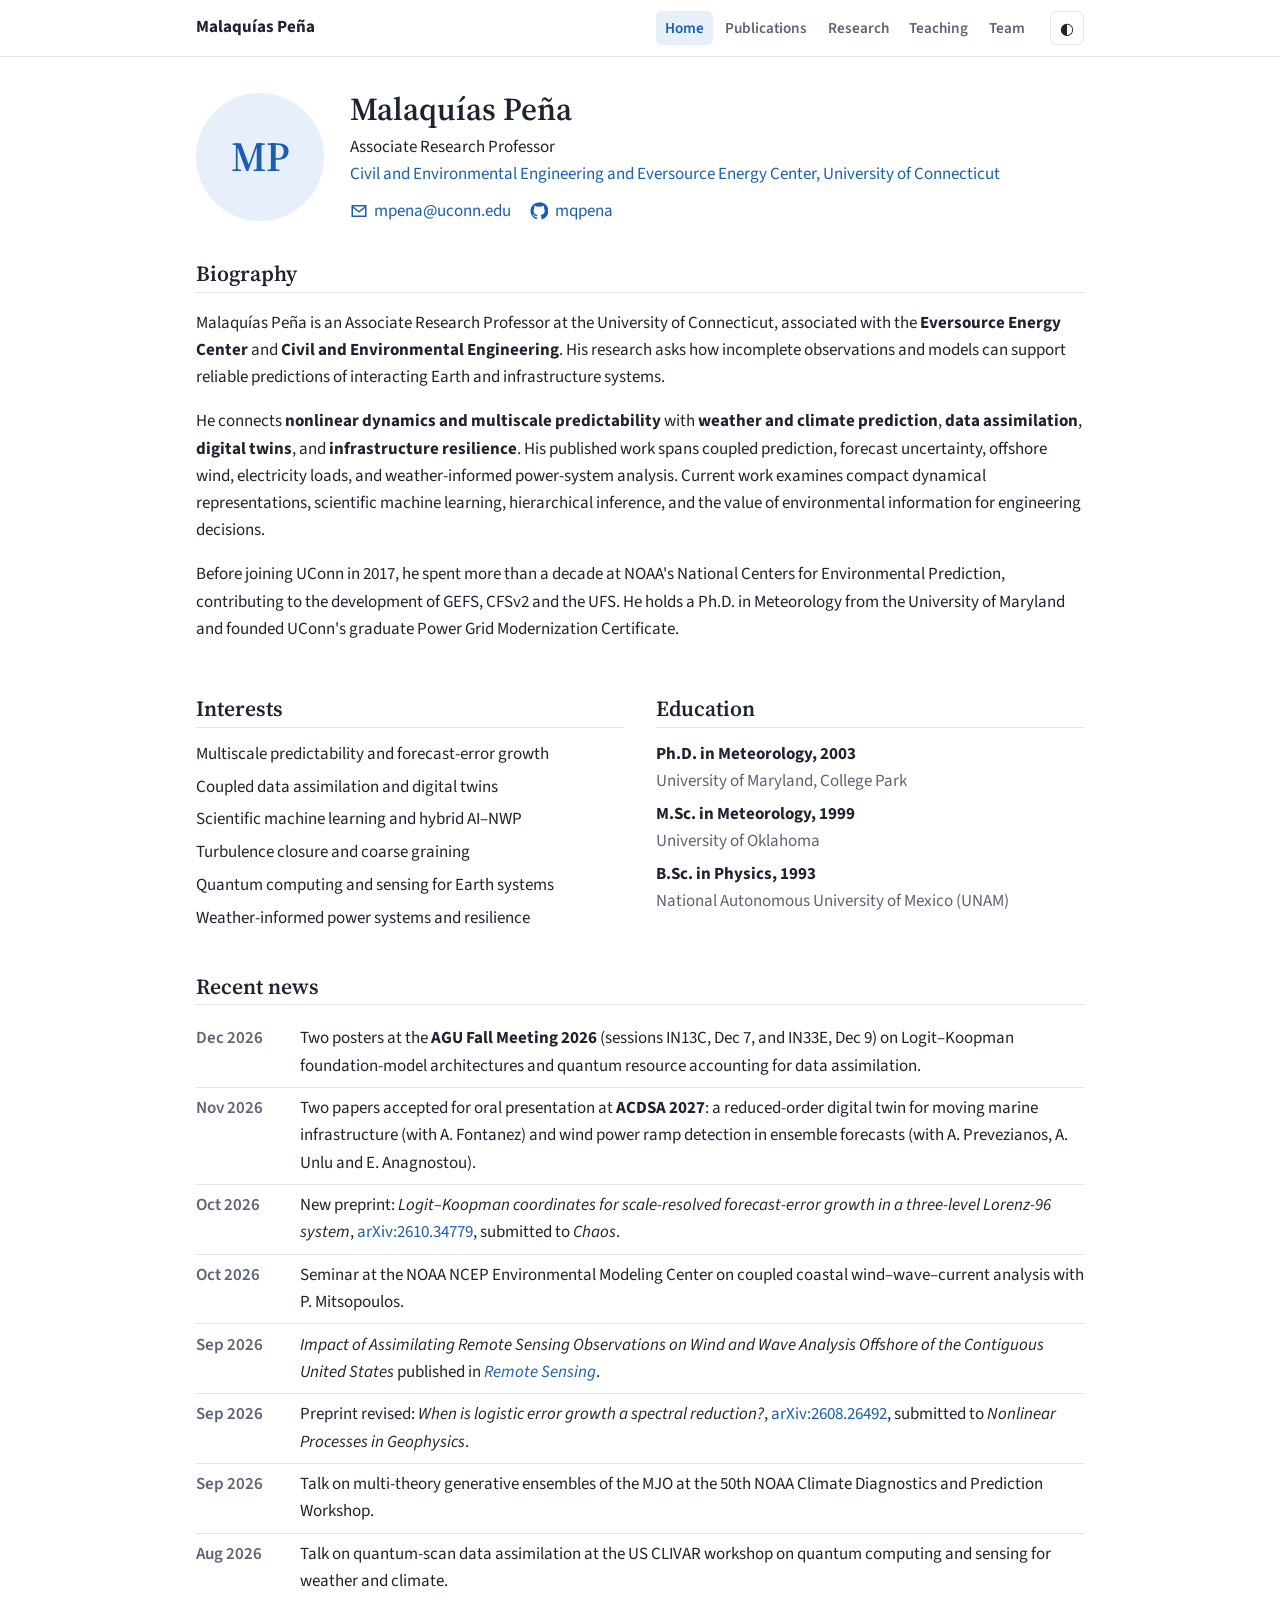
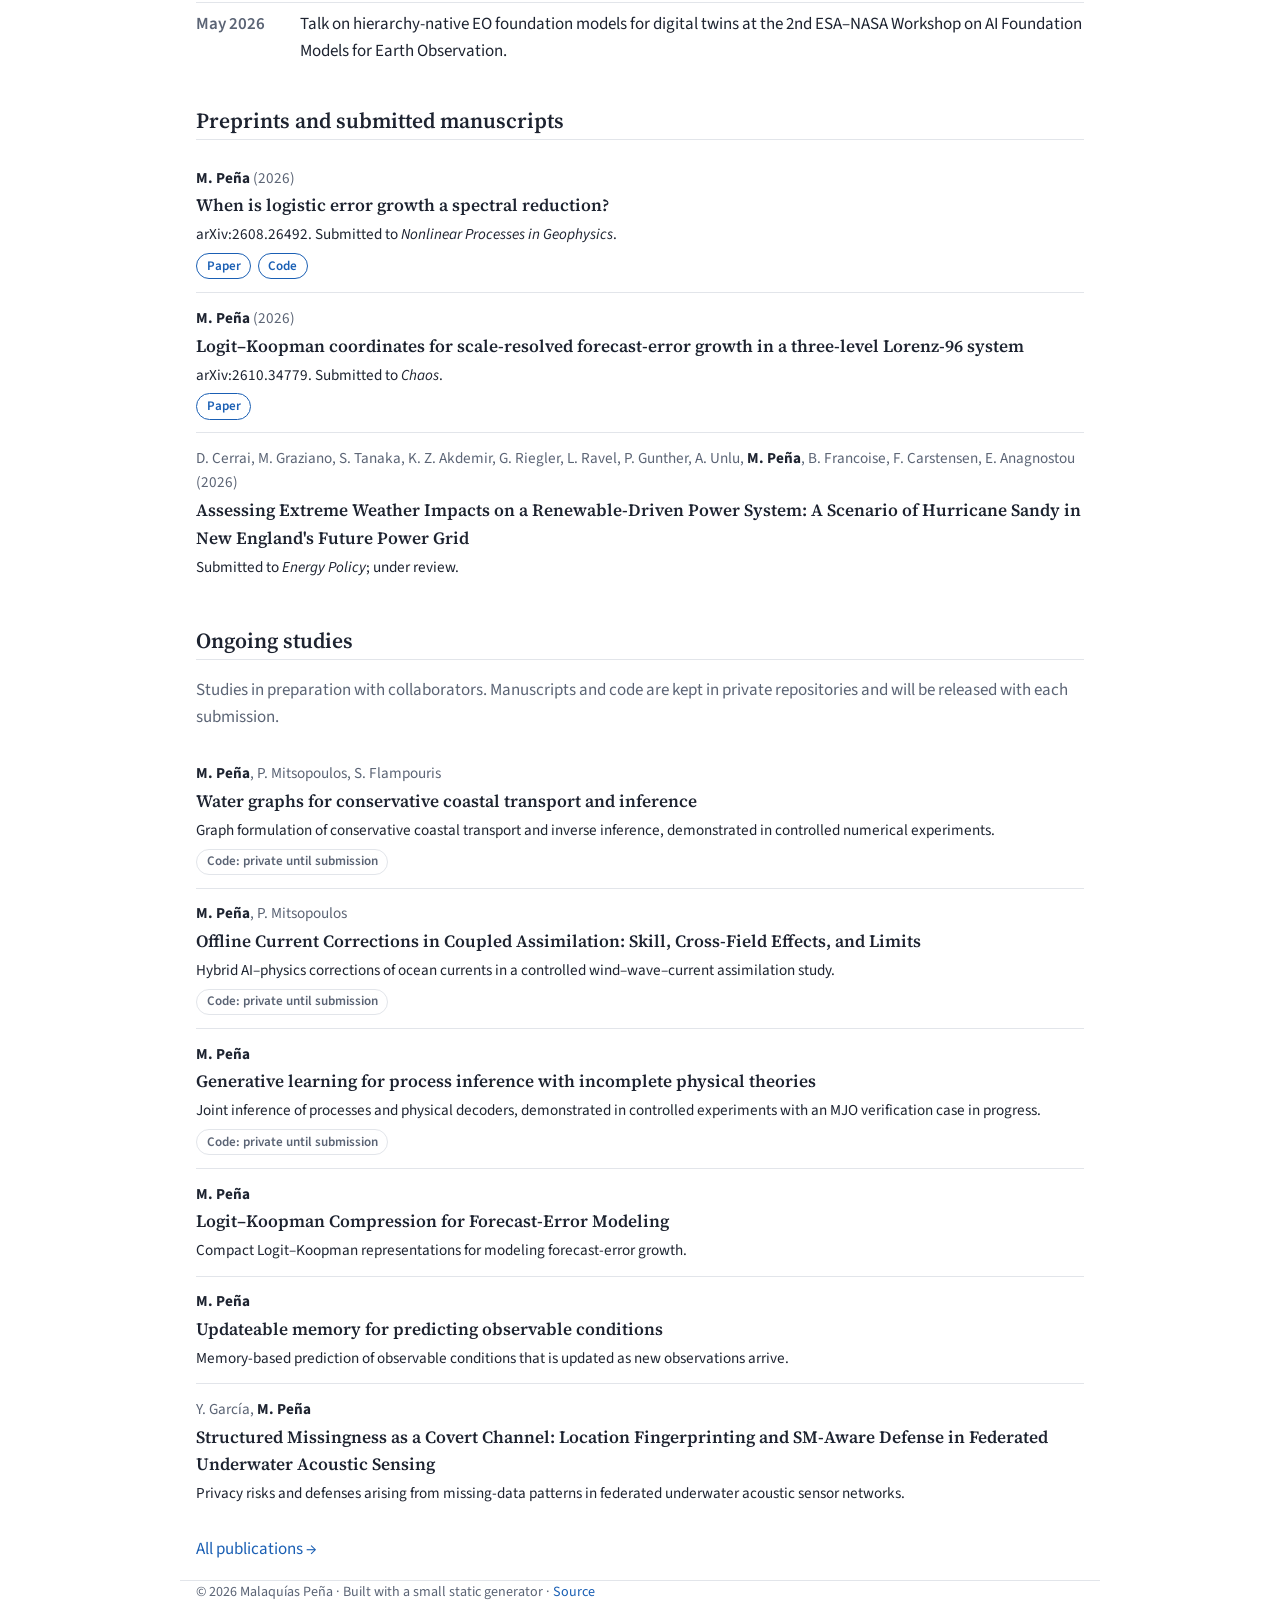
==== index.html @ acb9da2d "Initial academic website Co-Authored-By: Claude Opus 5.5 <noreply@anthropic.com>" ====
<!doctype html>
<html lang="en">
<head>
<meta charset="utf-8">
<meta name="viewport" content="width=device-width, initial-scale=1">
<title>Malaquías Peña</title>
<meta name="description" content="Malaquías Peña, Associate Research Professor, Civil and Environmental Engineering and Eversource Energy Center, University of Connecticut.">
<link rel="preconnect" href="https://fonts.googleapis.com">
<link href="https://fonts.googleapis.com/css2?family=Source+Sans+3:wght@400;600;700&family=Source+Serif+4:opsz,wght@8..60,600&display=swap" rel="stylesheet">
<link rel="stylesheet" href="assets/style.css">
<script>try{const t=localStorage.getItem('theme');if(t)document.documentElement.dataset.theme=t}catch(e){}</script>
</head>
<body>
<header class="top"><div class="wrap">
<a class="brand" href="index.html">Malaquías Peña</a>
<nav><a href="index.html" aria-current="page">Home</a><a href="publications.html">Publications</a><a href="research.html">Research</a><a href="teaching.html">Teaching</a><a href="team.html">Team</a></nav>
<button class="theme" type="button" aria-label="Toggle light or dark theme" onclick="toggleTheme()">◐</button>
</div></header>
<main class="wrap">

<section class="profile">
  <div class="avatar" aria-hidden="true">MP</div>
  <div>
    <h1>Malaquías Peña</h1>
    <p class="role">Associate Research Professor<br><a href="https://www.eversource.uconn.edu/">Civil and Environmental Engineering and Eversource Energy Center, University of Connecticut</a></p>
    <p class="icons"><a href="mailto:mpena@uconn.edu" aria-label="Email"><svg viewBox="0 0 24 24" aria-hidden="true"><path d="M3 5h18v14H3z" fill="none" stroke="currentColor" stroke-width="2"/><path d="m3 6 9 7 9-7" fill="none" stroke="currentColor" stroke-width="2"/></svg><span>mpena@uconn.edu</span></a>
    <a href="https://github.com/mqpena" aria-label="GitHub"><svg viewBox="0 0 24 24" aria-hidden="true"><path fill="currentColor" d="M12 .5a11.5 11.5 0 0 0-3.6 22.4c.6.1.8-.3.8-.6v-2c-3.2.7-3.9-1.5-3.9-1.5-.5-1.3-1.3-1.7-1.3-1.7-1-.7.1-.7.1-.7 1.2.1 1.8 1.2 1.8 1.2 1 1.8 2.8 1.3 3.5 1 .1-.8.4-1.3.7-1.6-2.6-.3-5.3-1.3-5.3-5.7 0-1.3.5-2.3 1.2-3.1-.1-.3-.5-1.5.1-3.1 0 0 1-.3 3.2 1.2a11 11 0 0 1 5.8 0c2.2-1.5 3.2-1.2 3.2-1.2.6 1.6.2 2.8.1 3.1.8.8 1.2 1.8 1.2 3.1 0 4.4-2.7 5.4-5.3 5.7.4.4.8 1.1.8 2.2v3.3c0 .3.2.7.8.6A11.5 11.5 0 0 0 12 .5Z"/></svg><span>mqpena</span></a></p>
  </div>
</section>
<section><h2>Biography</h2><p>Malaquías Peña is an Associate Research Professor at the University of Connecticut, associated with the <b>Eversource Energy Center</b> and <b>Civil and Environmental Engineering</b>. His research asks how incomplete observations and models can support reliable predictions of interacting Earth and infrastructure systems.</p><p>He connects <b>nonlinear dynamics and multiscale predictability</b> with <b>weather and climate prediction</b>, <b>data assimilation</b>, <b>digital twins</b>, and <b>infrastructure resilience</b>. His published work spans coupled prediction, forecast uncertainty, offshore wind, electricity loads, and weather-informed power-system analysis. Current work examines compact dynamical representations, scientific machine learning, hierarchical inference, and the value of environmental information for engineering decisions.</p><p>Before joining UConn in 2017, he spent more than a decade at NOAA's National Centers for Environmental Prediction, contributing to the development of GEFS, CFSv2 and the UFS. He holds a Ph.D. in Meteorology from the University of Maryland and founded UConn's graduate Power Grid Modernization Certificate.</p></section>
<section class="cols">
  <div><h2>Interests</h2><ul class="plain"><li>Multiscale predictability and forecast-error growth</li><li>Coupled data assimilation and digital twins</li><li>Scientific machine learning and hybrid AI–NWP</li><li>Turbulence closure and coarse graining</li><li>Quantum computing and sensing for Earth systems</li><li>Weather-informed power systems and resilience</li></ul></div>
  <div><h2>Education</h2><ul class="plain"><li><b>Ph.D. in Meteorology, 2003</b><br><span class="dim">University of Maryland, College Park</span></li><li><b>M.Sc. in Meteorology, 1999</b><br><span class="dim">University of Oklahoma</span></li><li><b>B.Sc. in Physics, 1993</b><br><span class="dim">National Autonomous University of Mexico (UNAM)</span></li></ul></div>
</section>
<section><h2>Recent news</h2><table class="news"><tr><th scope="row">Dec 2026</th><td>Two posters at the <b>AGU Fall Meeting 2026</b> (sessions IN13C, Dec 7, and IN33E, Dec 9) on Logit–Koopman foundation-model architectures and quantum resource accounting for data assimilation.</td></tr><tr><th scope="row">Nov 2026</th><td>Two papers accepted for oral presentation at <b>ACDSA 2027</b>: a reduced-order digital twin for moving marine infrastructure (with A. Fontanez) and wind power ramp detection in ensemble forecasts (with A. Prevezianos, A. Unlu and E. Anagnostou).</td></tr><tr><th scope="row">Oct 2026</th><td>New preprint: <i>Logit–Koopman coordinates for scale-resolved forecast-error growth in a three-level Lorenz-96 system</i>, <a href="https://arxiv.org/abs/2610.34779v1">arXiv:2610.34779</a>, submitted to <i>Chaos</i>.</td></tr><tr><th scope="row">Oct 2026</th><td>Seminar at the NOAA NCEP Environmental Modeling Center on coupled coastal wind–wave–current analysis with P. Mitsopoulos.</td></tr><tr><th scope="row">Sep 2026</th><td><i>Impact of Assimilating Remote Sensing Observations on Wind and Wave Analysis Offshore of the Contiguous United States</i> published in <a href="https://doi.org/10.3390/rs18193383"><i>Remote Sensing</i></a>.</td></tr><tr><th scope="row">Sep 2026</th><td>Preprint revised: <i>When is logistic error growth a spectral reduction?</i>, <a href="https://arxiv.org/abs/2608.26492v3">arXiv:2608.26492</a>, submitted to <i>Nonlinear Processes in Geophysics</i>.</td></tr><tr><th scope="row">Sep 2026</th><td>Talk on multi-theory generative ensembles of the MJO at the 50th NOAA Climate Diagnostics and Prediction Workshop.</td></tr><tr><th scope="row">Aug 2026</th><td>Talk on quantum-scan data assimilation at the US CLIVAR workshop on quantum computing and sensing for weather and climate.</td></tr><tr><th scope="row">May 2026</th><td>Talk on hierarchy-native EO foundation models for digital twins at the 2nd ESA–NASA Workshop on AI Foundation Models for Earth Observation.</td></tr></table></section>
<section><h2>Preprints and submitted manuscripts</h2><ul class="pubs"><li class="pub"><div class="authors"><b>M. Peña</b> (2026)</div><div class="ptitle">When is logistic error growth a spectral reduction?</div><div class="venue">arXiv:2608.26492. Submitted to <i>Nonlinear Processes in Geophysics</i>.</div><div class=links><a class="pill" href="https://arxiv.org/abs/2608.26492v3">Paper</a><a class="pill" href="https://github.com/mqpena/logistic-error-growth-limits">Code</a></div></li><li class="pub"><div class="authors"><b>M. Peña</b> (2026)</div><div class="ptitle">Logit–Koopman coordinates for scale-resolved forecast-error growth in a three-level Lorenz-96 system</div><div class="venue">arXiv:2610.34779. Submitted to <i>Chaos</i>.</div><div class=links><a class="pill" href="https://arxiv.org/abs/2610.34779v1">Paper</a></div></li><li class="pub"><div class="authors">D. Cerrai, M. Graziano, S. Tanaka, K. Z. Akdemir, G. Riegler, L. Ravel, P. Gunther, A. Unlu, <b>M. Peña</b>, B. Francoise, F. Carstensen, E. Anagnostou (2026)</div><div class="ptitle">Assessing Extreme Weather Impacts on a Renewable-Driven Power System: A Scenario of Hurricane Sandy in New England&#x27;s Future Power Grid</div><div class="venue">Submitted to <i>Energy Policy</i>; under review.</div></li></ul></section>
<section><h2>Ongoing studies</h2><p class="dim">Studies in preparation with collaborators. Manuscripts and code are kept in private repositories and will be released with each submission.</p>
<ul class="pubs"><li class="pub"><div class="authors"><b>M. Peña</b>, P. Mitsopoulos, S. Flampouris</div><div class="ptitle">Water graphs for conservative coastal transport and inference</div><div class="venue">Graph formulation of conservative coastal transport and inverse inference, demonstrated in controlled numerical experiments.</div><div class=links><span class="pill muted" title="Private repository, opened on submission">Code: private until submission</span></div></li><li class="pub"><div class="authors"><b>M. Peña</b>, P. Mitsopoulos</div><div class="ptitle">Offline Current Corrections in Coupled Assimilation: Skill, Cross-Field Effects, and Limits</div><div class="venue">Hybrid AI–physics corrections of ocean currents in a controlled wind–wave–current assimilation study.</div><div class=links><span class="pill muted" title="Private repository, opened on submission">Code: private until submission</span></div></li><li class="pub"><div class="authors"><b>M. Peña</b></div><div class="ptitle">Generative learning for process inference with incomplete physical theories</div><div class="venue">Joint inference of processes and physical decoders, demonstrated in controlled experiments with an MJO verification case in progress.</div><div class=links><span class="pill muted" title="Private repository, opened on submission">Code: private until submission</span></div></li><li class="pub"><div class="authors"><b>M. Peña</b></div><div class="ptitle">Logit–Koopman Compression for Forecast-Error Modeling</div><div class="venue">Compact Logit–Koopman representations for modeling forecast-error growth.</div></li><li class="pub"><div class="authors"><b>M. Peña</b></div><div class="ptitle">Updateable memory for predicting observable conditions</div><div class="venue">Memory-based prediction of observable conditions that is updated as new observations arrive.</div></li><li class="pub"><div class="authors">Y. García, <b>M. Peña</b></div><div class="ptitle">Structured Missingness as a Covert Channel: Location Fingerprinting and SM-Aware Defense in Federated Underwater Acoustic Sensing</div><div class="venue">Privacy risks and defenses arising from missing-data patterns in federated underwater acoustic sensor networks.</div></li></ul></section>
<p><a href="publications.html">All publications →</a></p>

</main>
<footer class="wrap">© 2026 Malaquías Peña · Built with a small static generator · <a href="https://github.com/mqpena/mqpena.github.io">Source</a></footer>
<script>
function toggleTheme(){const r=document.documentElement;const dark=r.dataset.theme?r.dataset.theme==='dark':matchMedia('(prefers-color-scheme: dark)').matches;r.dataset.theme=dark?'light':'dark';try{localStorage.setItem('theme',r.dataset.theme)}catch(e){}}
</script>
</body>
</html>
---- assets/style.css ----
:root {
  --bg: #ffffff;
  --surface: #f6f7f9;
  --text: #1d2330;
  --dim: #5b6475;
  --line: #e2e5ea;
  --accent: #1a5fb4;
  --accent-soft: #e7effa;
  color-scheme: light;
}
@media (prefers-color-scheme: dark) {
  :root:not([data-theme="light"]) {
    --bg: #12151b; --surface: #1a1e26; --text: #e6e8ec; --dim: #9aa3b2;
    --line: #2a303b; --accent: #78aeff; --accent-soft: #1d2a3f; color-scheme: dark;
  }
}
:root[data-theme="dark"] {
  --bg: #12151b; --surface: #1a1e26; --text: #e6e8ec; --dim: #9aa3b2;
  --line: #2a303b; --accent: #78aeff; --accent-soft: #1d2a3f; color-scheme: dark;
}
* { box-sizing: border-box; }
html { -webkit-text-size-adjust: 100%; }
body { margin: 0; background: var(--bg); color: var(--text);
  font: 17px/1.6 "Source Sans 3", system-ui, -apple-system, sans-serif; }
a { color: var(--accent); text-decoration: none; }
a:hover { text-decoration: underline; }
.wrap { max-width: 920px; margin: 0 auto; padding: 0 16px; }
h1, h2, h3 { font-family: "Source Serif 4", Georgia, serif; font-weight: 600; line-height: 1.25; }
h1 { font-size: 2rem; margin: 1.6rem 0 .6rem; }
h2 { font-size: 1.35rem; margin: 2.2rem 0 .8rem; padding-bottom: .3rem; border-bottom: 1px solid var(--line); }
h3 { font-size: 1.05rem; margin: 1.4rem 0 .4rem; }
.dim { color: var(--dim); }

.top { position: sticky; top: 0; z-index: 5; background: var(--bg); border-bottom: 1px solid var(--line); }
.top .wrap { display: flex; align-items: center; gap: 1rem; min-height: 56px; flex-wrap: wrap; }
.brand { font-weight: 700; color: var(--text); margin-right: auto; }
nav { display: flex; gap: .2rem; flex-wrap: wrap; }
nav a { color: var(--dim); padding: .3rem .55rem; border-radius: 6px; font-weight: 600; font-size: .95rem; }
nav a[aria-current="page"], nav a:hover { color: var(--accent); background: var(--accent-soft); text-decoration: none; }
.theme { background: none; border: 1px solid var(--line); color: var(--text); border-radius: 6px;
  width: 34px; height: 34px; cursor: pointer; font-size: 1rem; }

.profile { display: flex; gap: 1.6rem; align-items: center; margin-top: 2rem; }
.profile h1 { margin: 0 0 .3rem; }
.avatar { flex: none; width: 128px; height: 128px; border-radius: 50%; display: grid; place-items: center;
  background: var(--accent-soft); color: var(--accent); font: 600 2.6rem "Source Serif 4", serif; }
.role { margin: 0 0 .6rem; }
.icons { display: flex; gap: 1.2rem; flex-wrap: wrap; margin: 0; }
.icons a { display: inline-flex; align-items: center; gap: .4rem; }
.icons svg { width: 18px; height: 18px; }

.cols { display: grid; grid-template-columns: 1fr 1fr; gap: 0 2rem; }
ul.plain { list-style: none; padding: 0; margin: 0; }
ul.plain li { margin: .35rem 0; }

table.news { border-collapse: collapse; width: 100%; }
table.news th { text-align: left; vertical-align: top; white-space: nowrap; color: var(--dim);
  font-weight: 600; padding: .45rem 1rem .45rem 0; width: 6.5rem; }
table.news td { padding: .45rem 0; }
table.news tr + tr > * { border-top: 1px solid var(--line); }

ul.pubs { list-style: none; padding: 0; margin: 0; }
li.pub { padding: .8rem 0; border-bottom: 1px solid var(--line); }
li.pub:last-child { border-bottom: 0; }
.authors { font-size: .95rem; color: var(--dim); }
.authors b { color: var(--text); }
.ptitle { font-family: "Source Serif 4", Georgia, serif; font-weight: 600; font-size: 1.08rem; margin: .15rem 0; }
.venue { font-size: .95rem; }
.links { margin-top: .4rem; display: flex; gap: .4rem; flex-wrap: wrap; }
.pill { display: inline-block; font-size: .82rem; font-weight: 600; padding: .1rem .6rem; border-radius: 999px;
  border: 1px solid var(--accent); color: var(--accent); }
.pill:hover { background: var(--accent-soft); text-decoration: none; }
.pill.muted { border-color: var(--line); color: var(--dim); }

ol.cites { padding-left: 1.4rem; margin: 0; }
ol.cites li { margin: .45rem 0; overflow-wrap: anywhere; }
ol.cites .pill { margin-left: .2rem; }
h3.year { color: var(--accent); }

.cards { display: grid; grid-template-columns: repeat(2, 1fr); gap: 1rem; margin-top: 1rem; }
.card { background: var(--surface); border: 1px solid var(--line); border-radius: 10px; padding: 1rem 1.2rem; }
.card h2 { border: 0; margin: 0 0 .4rem; font-size: 1.12rem; padding: 0; }
.card p { margin: 0; }

.tablewrap { overflow-x: auto; }
table.grid { border-collapse: collapse; width: 100%; font-size: .95rem; }
table.grid th, table.grid td { text-align: left; vertical-align: top; padding: .5rem .6rem; border-bottom: 1px solid var(--line); }
table.grid th { color: var(--dim); }
.nowrap { white-space: nowrap; }

footer { color: var(--dim); font-size: .88rem; padding-top: 2rem; padding-bottom: 2rem; margin-top: 2rem; border-top: 1px solid var(--line); }

@media (max-width: 640px) {
  body { font-size: 16px; }
  .profile { flex-direction: column; align-items: flex-start; gap: 1rem; }
  .avatar { width: 96px; height: 96px; font-size: 2rem; }
  .cols, .cards { grid-template-columns: 1fr; }
  table.news th { width: auto; padding-right: .7rem; }
  .top { position: static; }
  .top .wrap { gap: .3rem 1rem; padding-top: .5rem; padding-bottom: .5rem; }
  nav { order: 3; width: 100%; margin-left: -.4rem; }
  nav a { padding: .25rem .4rem; }
}
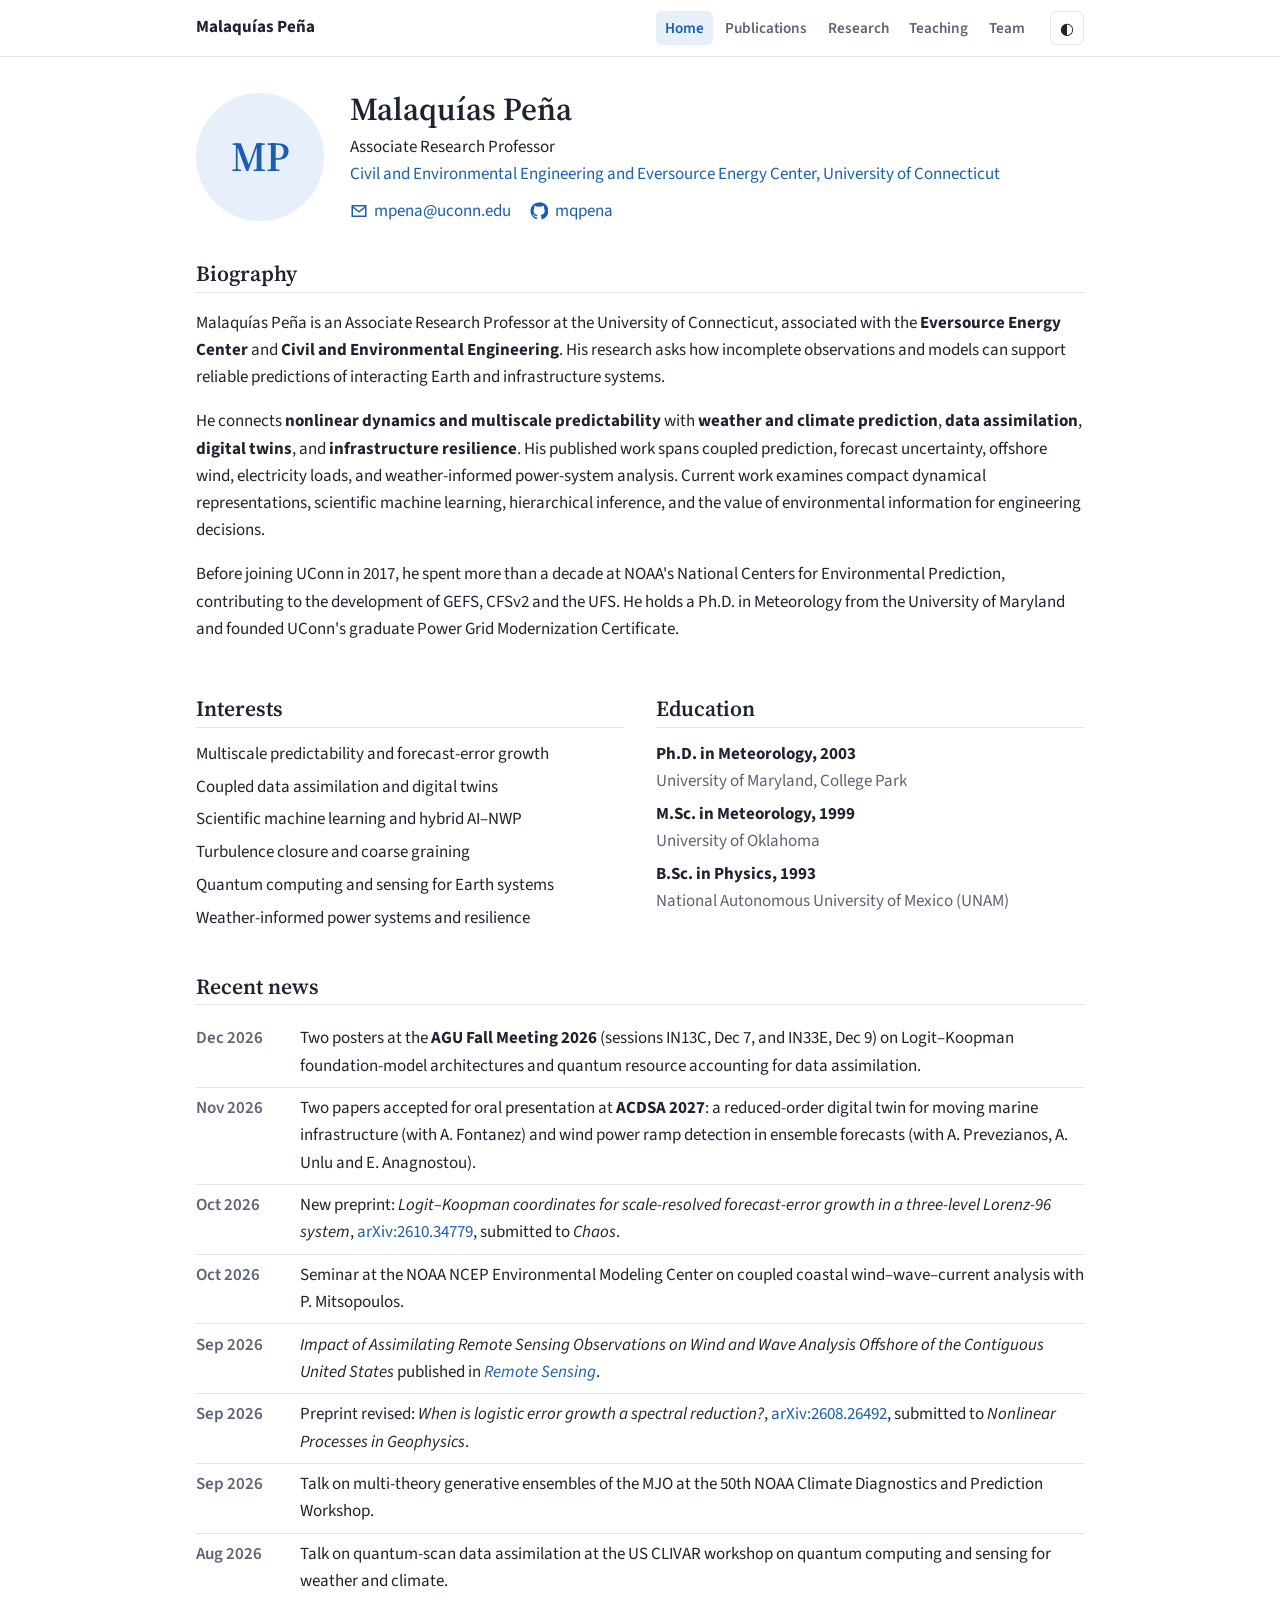
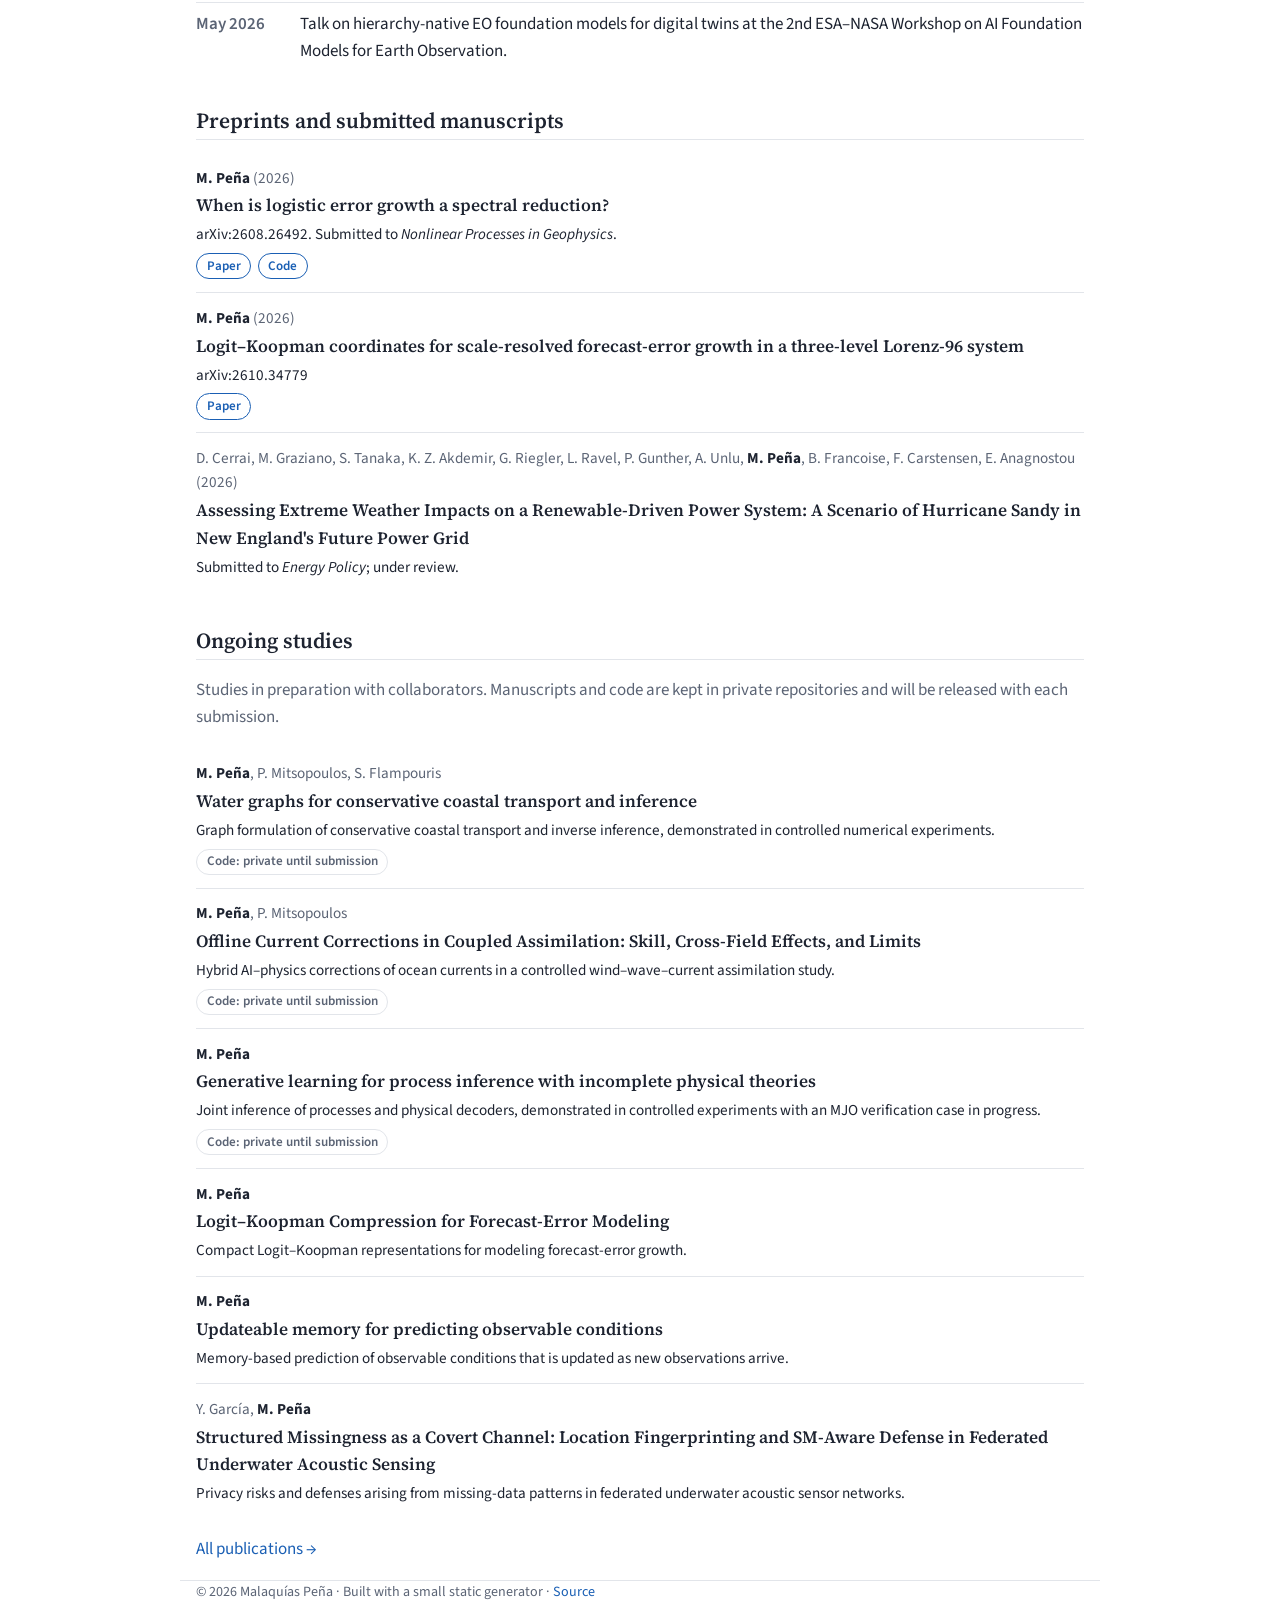
==== commit cfabe362: "Edit content" ====
--- a/index.html
+++ b/index.html
@@ -33,7 +33,7 @@
   <div><h2>Education</h2><ul class="plain"><li><b>Ph.D. in Meteorology, 2003</b><br><span class="dim">University of Maryland, College Park</span></li><li><b>M.Sc. in Meteorology, 1999</b><br><span class="dim">University of Oklahoma</span></li><li><b>B.Sc. in Physics, 1993</b><br><span class="dim">National Autonomous University of Mexico (UNAM)</span></li></ul></div>
 </section>
 <section><h2>Recent news</h2><table class="news"><tr><th scope="row">Dec 2026</th><td>Two posters at the <b>AGU Fall Meeting 2026</b> (sessions IN13C, Dec 7, and IN33E, Dec 9) on Logit–Koopman foundation-model architectures and quantum resource accounting for data assimilation.</td></tr><tr><th scope="row">Nov 2026</th><td>Two papers accepted for oral presentation at <b>ACDSA 2027</b>: a reduced-order digital twin for moving marine infrastructure (with A. Fontanez) and wind power ramp detection in ensemble forecasts (with A. Prevezianos, A. Unlu and E. Anagnostou).</td></tr><tr><th scope="row">Oct 2026</th><td>New preprint: <i>Logit–Koopman coordinates for scale-resolved forecast-error growth in a three-level Lorenz-96 system</i>, <a href="https://arxiv.org/abs/2610.34779v1">arXiv:2610.34779</a>, submitted to <i>Chaos</i>.</td></tr><tr><th scope="row">Oct 2026</th><td>Seminar at the NOAA NCEP Environmental Modeling Center on coupled coastal wind–wave–current analysis with P. Mitsopoulos.</td></tr><tr><th scope="row">Sep 2026</th><td><i>Impact of Assimilating Remote Sensing Observations on Wind and Wave Analysis Offshore of the Contiguous United States</i> published in <a href="https://doi.org/10.3390/rs18193383"><i>Remote Sensing</i></a>.</td></tr><tr><th scope="row">Sep 2026</th><td>Preprint revised: <i>When is logistic error growth a spectral reduction?</i>, <a href="https://arxiv.org/abs/2608.26492v3">arXiv:2608.26492</a>, submitted to <i>Nonlinear Processes in Geophysics</i>.</td></tr><tr><th scope="row">Sep 2026</th><td>Talk on multi-theory generative ensembles of the MJO at the 50th NOAA Climate Diagnostics and Prediction Workshop.</td></tr><tr><th scope="row">Aug 2026</th><td>Talk on quantum-scan data assimilation at the US CLIVAR workshop on quantum computing and sensing for weather and climate.</td></tr><tr><th scope="row">May 2026</th><td>Talk on hierarchy-native EO foundation models for digital twins at the 2nd ESA–NASA Workshop on AI Foundation Models for Earth Observation.</td></tr></table></section>
-<section><h2>Preprints and submitted manuscripts</h2><ul class="pubs"><li class="pub"><div class="authors"><b>M. Peña</b> (2026)</div><div class="ptitle">When is logistic error growth a spectral reduction?</div><div class="venue">arXiv:2608.26492. Submitted to <i>Nonlinear Processes in Geophysics</i>.</div><div class=links><a class="pill" href="https://arxiv.org/abs/2608.26492v3">Paper</a><a class="pill" href="https://github.com/mqpena/logistic-error-growth-limits">Code</a></div></li><li class="pub"><div class="authors"><b>M. Peña</b> (2026)</div><div class="ptitle">Logit–Koopman coordinates for scale-resolved forecast-error growth in a three-level Lorenz-96 system</div><div class="venue">arXiv:2610.34779. Submitted to <i>Chaos</i>.</div><div class=links><a class="pill" href="https://arxiv.org/abs/2610.34779v1">Paper</a></div></li><li class="pub"><div class="authors">D. Cerrai, M. Graziano, S. Tanaka, K. Z. Akdemir, G. Riegler, L. Ravel, P. Gunther, A. Unlu, <b>M. Peña</b>, B. Francoise, F. Carstensen, E. Anagnostou (2026)</div><div class="ptitle">Assessing Extreme Weather Impacts on a Renewable-Driven Power System: A Scenario of Hurricane Sandy in New England&#x27;s Future Power Grid</div><div class="venue">Submitted to <i>Energy Policy</i>; under review.</div></li></ul></section>
+<section><h2>Preprints and submitted manuscripts</h2><ul class="pubs"><li class="pub"><div class="authors"><b>M. Peña</b> (2026)</div><div class="ptitle">When is logistic error growth a spectral reduction?</div><div class="venue">arXiv:2608.26492. Submitted to <i>Nonlinear Processes in Geophysics</i>.</div><div class=links><a class="pill" href="https://arxiv.org/abs/2608.26492v3">Paper</a><a class="pill" href="https://github.com/mqpena/logistic-error-growth-limits">Code</a></div></li><li class="pub"><div class="authors"><b>M. Peña</b> (2026)</div><div class="ptitle">Logit–Koopman coordinates for scale-resolved forecast-error growth in a three-level Lorenz-96 system</div><div class="venue">arXiv:2610.34779</div><div class=links><a class="pill" href="https://arxiv.org/abs/2610.34779v1">Paper</a></div></li><li class="pub"><div class="authors">D. Cerrai, M. Graziano, S. Tanaka, K. Z. Akdemir, G. Riegler, L. Ravel, P. Gunther, A. Unlu, <b>M. Peña</b>, B. Francoise, F. Carstensen, E. Anagnostou (2026)</div><div class="ptitle">Assessing Extreme Weather Impacts on a Renewable-Driven Power System: A Scenario of Hurricane Sandy in New England&#x27;s Future Power Grid</div><div class="venue">Submitted to <i>Energy Policy</i>; under review.</div></li></ul></section>
 <section><h2>Ongoing studies</h2><p class="dim">Studies in preparation with collaborators. Manuscripts and code are kept in private repositories and will be released with each submission.</p>
 <ul class="pubs"><li class="pub"><div class="authors"><b>M. Peña</b>, P. Mitsopoulos, S. Flampouris</div><div class="ptitle">Water graphs for conservative coastal transport and inference</div><div class="venue">Graph formulation of conservative coastal transport and inverse inference, demonstrated in controlled numerical experiments.</div><div class=links><span class="pill muted" title="Private repository, opened on submission">Code: private until submission</span></div></li><li class="pub"><div class="authors"><b>M. Peña</b>, P. Mitsopoulos</div><div class="ptitle">Offline Current Corrections in Coupled Assimilation: Skill, Cross-Field Effects, and Limits</div><div class="venue">Hybrid AI–physics corrections of ocean currents in a controlled wind–wave–current assimilation study.</div><div class=links><span class="pill muted" title="Private repository, opened on submission">Code: private until submission</span></div></li><li class="pub"><div class="authors"><b>M. Peña</b></div><div class="ptitle">Generative learning for process inference with incomplete physical theories</div><div class="venue">Joint inference of processes and physical decoders, demonstrated in controlled experiments with an MJO verification case in progress.</div><div class=links><span class="pill muted" title="Private repository, opened on submission">Code: private until submission</span></div></li><li class="pub"><div class="authors"><b>M. Peña</b></div><div class="ptitle">Logit–Koopman Compression for Forecast-Error Modeling</div><div class="venue">Compact Logit–Koopman representations for modeling forecast-error growth.</div></li><li class="pub"><div class="authors"><b>M. Peña</b></div><div class="ptitle">Updateable memory for predicting observable conditions</div><div class="venue">Memory-based prediction of observable conditions that is updated as new observations arrive.</div></li><li class="pub"><div class="authors">Y. García, <b>M. Peña</b></div><div class="ptitle">Structured Missingness as a Covert Channel: Location Fingerprinting and SM-Aware Defense in Federated Underwater Acoustic Sensing</div><div class="venue">Privacy risks and defenses arising from missing-data patterns in federated underwater acoustic sensor networks.</div></li></ul></section>
 <p><a href="publications.html">All publications →</a></p>
